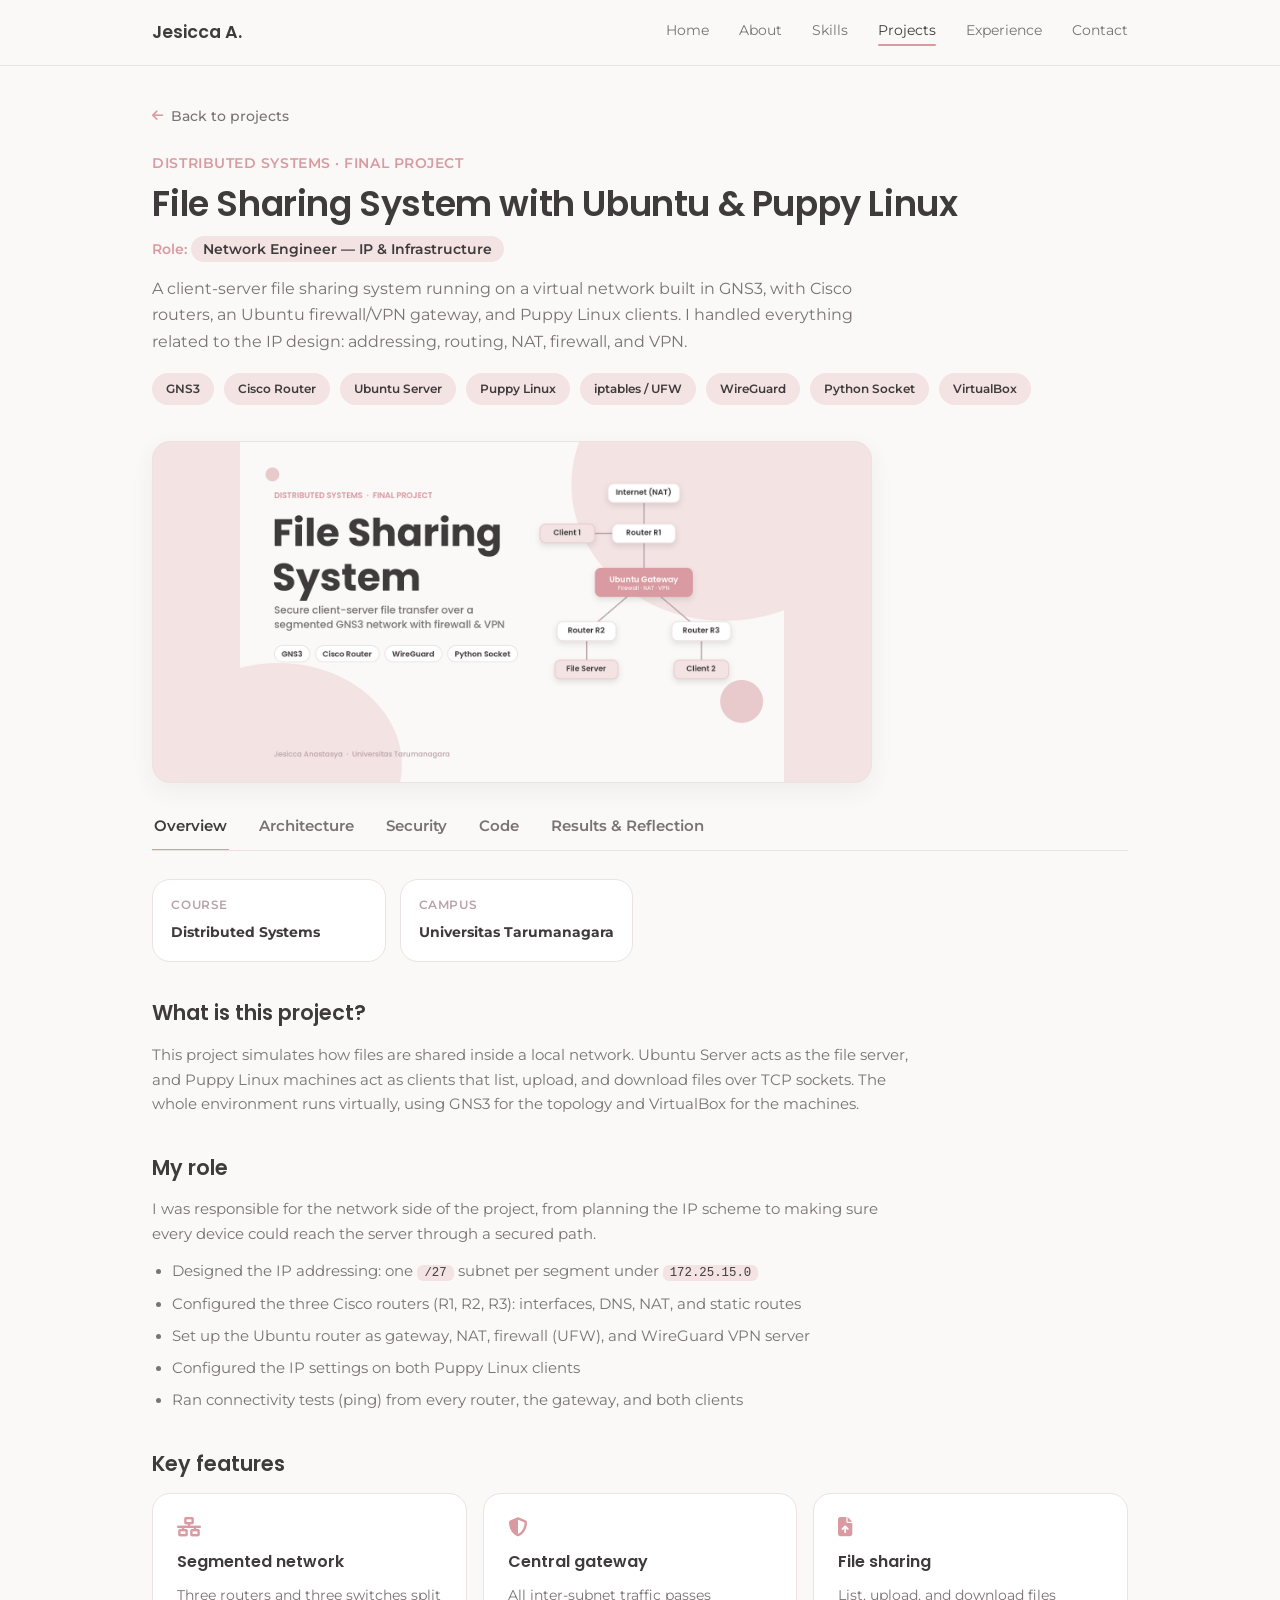
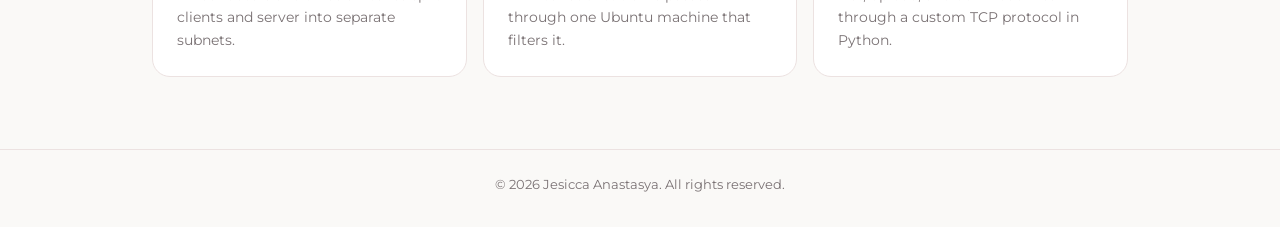
==== project-fileshare.html @ 819975d3 "update all" ====
<!DOCTYPE html>
<html lang="en">
<head>
  <meta charset="UTF-8">
  <meta name="viewport" content="width=device-width, initial-scale=1.0">
  <title>File Sharing System — Jesicca Anastasya</title>
  <meta name="description" content="Distributed systems project: a secure file sharing system on a GNS3 network with Cisco routers, Ubuntu firewall/VPN, and Puppy Linux clients.">

  <link rel="preconnect" href="https://fonts.googleapis.com">
  <link rel="preconnect" href="https://fonts.gstatic.com" crossorigin>
  <link href="https://fonts.googleapis.com/css2?family=Poppins:wght@400;500;600;700&family=Montserrat:wght@400;500;600&family=Allura&display=swap" rel="stylesheet">
  <link rel="stylesheet" href="https://cdnjs.cloudflare.com/ajax/libs/font-awesome/6.5.2/css/all.min.css">

  <link rel="stylesheet" href="style.css">
</head>
<body>
  <a class="skip-link" href="#project">Skip to content</a>

  <header class="navbar" id="navbar">
    <div class="nav-inner">
      <a href="index.html#home" class="logo">Jesicca A.</a>
      <nav class="nav-links" id="navLinks">
        <a href="index.html#home">Home</a>
        <a href="index.html#about">About</a>
        <a href="index.html#skills">Skills</a>
        <a href="index.html#projects" class="active">Projects</a>
        <a href="index.html#experience">Experience</a>
        <a href="index.html#contact">Contact</a>
      </nav>
      <button class="burger" id="burger" aria-label="Open menu" aria-expanded="false">
        <span></span><span></span><span></span>
      </button>
    </div>
  </header>

  <main id="project" class="project-page">

    <a href="index.html#projects" class="back-link"><i class="fa-solid fa-arrow-left"></i> Back to projects</a>

    <!-- ===== Header ===== -->
    <section class="pj-hero">
      <p class="eyebrow">Distributed Systems · Final Project</p>
      <h1>File Sharing System with Ubuntu &amp; Puppy Linux</h1>
      <p class="pj-role">Role: <span>Network Engineer — IP &amp; Infrastructure</span></p>
      <p class="pj-lead">
        A client-server file sharing system running on a virtual network built in GNS3,
        with Cisco routers, an Ubuntu firewall/VPN gateway, and Puppy Linux clients.
        I handled everything related to the IP design: addressing, routing, NAT, firewall, and VPN.
      </p>
      <div class="tag-row">
        <span class="tag">GNS3</span>
        <span class="tag">Cisco Router</span>
        <span class="tag">Ubuntu Server</span>
        <span class="tag">Puppy Linux</span>
        <span class="tag">iptables / UFW</span>
        <span class="tag">WireGuard</span>
        <span class="tag">Python Socket</span>
        <span class="tag">VirtualBox</span>
      </div>
    </section>

    <!-- COVER: sama dengan cover di kartu. Taruh fotomu di images/fileshare-cover.png -->
    <figure class="pj-cover">
      <img src="images/fileshare-cover.png" alt="File Sharing System project cover" onerror="this.onerror=null;this.src='images/fileshare-topology.png'">
    </figure>

    <!-- ===== Tabs ===== -->
    <div class="pj-tabs" role="tablist" aria-label="Project sections">
      <button class="pj-tab active" role="tab" id="t-overview" aria-selected="true" aria-controls="p-overview" type="button">Overview</button>
      <button class="pj-tab" role="tab" id="t-arch" aria-selected="false" aria-controls="p-arch" tabindex="-1" type="button">Architecture</button>
      <button class="pj-tab" role="tab" id="t-security" aria-selected="false" aria-controls="p-security" tabindex="-1" type="button">Security</button>
      <button class="pj-tab" role="tab" id="t-code" aria-selected="false" aria-controls="p-code" tabindex="-1" type="button">Code</button>
      <button class="pj-tab" role="tab" id="t-reflection" aria-selected="false" aria-controls="p-reflection" tabindex="-1" type="button">Results &amp; Reflection</button>
    </div>

    <!-- ================= OVERVIEW ================= -->
    <section class="pj-panel" id="p-overview" role="tabpanel" aria-labelledby="t-overview">
      <div class="pj-meta">
        <div class="meta-item"><span>Course</span><strong>Distributed Systems</strong></div>
        <div class="meta-item"><span>Campus</span><strong>Universitas Tarumanagara</strong></div>
      </div>

      <h2>What is this project?</h2>
      <p>
        This project simulates how files are shared inside a local network. Ubuntu Server acts as the file server,
        and Puppy Linux machines act as clients that list, upload, and download files over TCP sockets.
        The whole environment runs virtually, using GNS3 for the topology and VirtualBox for the machines.
      </p>

      <h2>My role</h2>
      <p>
        I was responsible for the network side of the project, from planning the IP scheme to making sure every
        device could reach the server through a secured path.
      </p>
      <ul class="pj-list">
        <li>Designed the IP addressing: one <code>/27</code> subnet per segment under <code>172.25.15.0</code></li>
        <li>Configured the three Cisco routers (R1, R2, R3): interfaces, DNS, NAT, and static routes</li>
        <li>Set up the Ubuntu router as gateway, NAT, firewall (UFW), and WireGuard VPN server</li>
        <li>Configured the IP settings on both Puppy Linux clients</li>
        <li>Ran connectivity tests (ping) from every router, the gateway, and both clients</li>
      </ul>

      <h2>Key features</h2>
      <div class="pj-cards">
        <div class="pj-card"><i class="fa-solid fa-network-wired"></i><h3>Segmented network</h3><p>Three routers and three switches split clients and server into separate subnets.</p></div>
        <div class="pj-card"><i class="fa-solid fa-shield-halved"></i><h3>Central gateway</h3><p>All inter-subnet traffic passes through one Ubuntu machine that filters it.</p></div>
        <div class="pj-card"><i class="fa-solid fa-file-arrow-up"></i><h3>File sharing</h3><p>List, upload, and download files through a custom TCP protocol in Python.</p></div>
      </div>
    </section>

    <!-- ================= ARCHITECTURE ================= -->
    <section class="pj-panel" id="p-arch" role="tabpanel" aria-labelledby="t-arch" hidden>
      <h2>Network topology</h2>
      <figure class="pj-figure">
        <img src="images/fileshare-topology.png" alt="GNS3 topology with NAT1, routers R1, R2, R3, UbuntuRouter, three switches, two Puppy Linux clients, and the Ubuntu server" loading="lazy">
        <figcaption>GNS3 topology: NAT1 → R1 → UbuntuRouter → R2 (server) and R3 (client 2).</figcaption>
      </figure>
      <p>
        R1 connects to the internet through NAT1 and serves client 1 (Puppy-1). Every other segment is reached
        through the Ubuntu router, which sits in the middle as a firewall and VPN gateway. The server lives
        in its own segment behind R2.
      </p>

      <h2>IP addressing plan</h2>
      <div class="table-wrap">
        <table class="pj-table">
          <thead><tr><th>Device</th><th>Interface</th><th>IP address</th><th>Connected to</th></tr></thead>
          <tbody>
            <tr><td>R1</td><td>f0/0</td><td>DHCP</td><td>NAT1 (internet)</td></tr>
            <tr><td>R1</td><td>f0/1</td><td>172.25.15.33/27</td><td>Switch1 / Puppy-1</td></tr>
            <tr><td>R1</td><td>f1/0</td><td>172.25.15.65/27</td><td>UbuntuRouter</td></tr>
            <tr><td>UbuntuRouter</td><td>e1 / e0 / e2</td><td>.66 / .98 / .162</td><td>R1 / R2 / R3</td></tr>
            <tr><td>R2</td><td>—</td><td>172.25.15.97 &amp; .129 /27</td><td>UbuntuRouter &amp; Switch2</td></tr>
            <tr><td>R3</td><td>f0/0, f0/1</td><td>172.25.15.161 &amp; .193 /27</td><td>UbuntuRouter &amp; Switch3</td></tr>
            <tr><td>Puppy-1 (client 1)</td><td>e0</td><td>172.25.15.34</td><td>gateway .33</td></tr>
            <tr><td>UbuntuDisbud-1 (server)</td><td>e0</td><td>172.25.15.130</td><td>gateway .129</td></tr>
            <tr><td>PuppyCloneClone-1 (client 2)</td><td>e0</td><td>172.25.15.194</td><td>gateway .193</td></tr>
          </tbody>
        </table>
      </div>

      <h2>Routing and NAT</h2>
      <ul class="pj-list">
        <li><strong>Static routing</strong> on all routers. R1 sends the server and client-2 subnets to the Ubuntu router (<code>172.25.15.66</code>); R2 and R3 use it as their default route.</li>
        <li><strong>NAT overload</strong> on R1 (f0/0 outside, f0/1 inside) so internal hosts can reach the internet.</li>
        <li><strong>DNS</strong> set to <code>8.8.8.8</code> and <code>8.8.4.4</code> on routers and clients.</li>
        <li>The Ubuntu router also does IP forwarding and <code>MASQUERADE</code> with iptables.</li>
      </ul>

      <h2>Router configuration results</h2>
      <div class="pj-gallery">
        <figure class="pj-figure">
          <img src="images/fileshare/r1-routing.png" alt="Routing table on R1" loading="lazy">
          <figcaption>Routing table on R1</figcaption>
        </figure>
        <figure class="pj-figure">
          <img src="images/fileshare/r2-routing.png" alt="Routing table on R2" loading="lazy">
          <figcaption>Routing table on R2</figcaption>
        </figure>
        <figure class="pj-figure">
          <img src="images/fileshare/r3-routing.png" alt="Routing table on R3" loading="lazy">
          <figcaption>Routing table on R3</figcaption>
        </figure>
      </div>

      <h2>Application architecture</h2>
      <p>
        The app uses a classic client-server model over TCP. The server listens on <code>0.0.0.0:5000</code>,
        handles one request at a time, and stores files in a <code>shared_files</code> folder.
        Both clients reach it at <code>172.25.15.130</code>.
      </p>
    </section>

    <!-- ================= SECURITY ================= -->
    <section class="pj-panel" id="p-security" role="tabpanel" aria-labelledby="t-security" hidden>
      <h2>Security layers</h2>
      <div class="pj-cards">
        <div class="pj-card"><i class="fa-solid fa-sitemap"></i><h3>Segmentation</h3><p>Clients and server sit in different subnets. Traffic between them is forced through the Ubuntu gateway.</p></div>
        <div class="pj-card"><i class="fa-solid fa-fire"></i><h3>Firewall (UFW)</h3><p>Incoming traffic is denied by default. Only SSH (rate-limited), HTTPS, and the VPN port are allowed.</p></div>
        <div class="pj-card"><i class="fa-solid fa-lock"></i><h3>WireGuard VPN</h3><p>A VPN server on the gateway with its own key pair, and a peer configured with the server's public key.</p></div>
      </div>

      <h2>How it was configured</h2>
      <ol class="pj-steps">
        <li><strong>Router and NAT.</strong> Enabled forwarding, cleared old iptables rules, then added a <code>MASQUERADE</code> rule and forward rules for the internal interfaces. Rules were saved to <code>/etc/iptables/rules.v4</code>.</li>
        <li><strong>Firewall.</strong> Default deny incoming, allow outgoing, <code>ufw limit ssh</code> against brute-force attempts, and allow HTTPS.</li>
        <li><strong>VPN.</strong> Installed WireGuard, generated a private/public key pair with restricted file permissions, opened <code>51820/udp</code>, and enabled <code>wg-quick@wg0</code> at boot.</li>
        <li><strong>Peer.</strong> Generated keys on the peer and exchanged the server public key.</li>
      </ol>

      <h2>Configuration results</h2>
      <div class="pj-gallery">
        <figure class="pj-figure">
          <img src="images/fileshare/ubuntu-nat.jpg" alt="Ubuntu router: NAT and forwarding" loading="lazy">
          <figcaption>Ubuntu router: NAT and forwarding</figcaption>
        </figure>
        <figure class="pj-figure">
          <img src="images/fileshare/ubuntu-ufw.jpg" alt="Ubuntu router: UFW firewall status" loading="lazy">
          <figcaption>Ubuntu router: UFW firewall status</figcaption>
        </figure>
      </div>

      <div class="pj-note">
        <i class="fa-solid fa-circle-info"></i>
        <p><strong>Scope note:</strong> the security work covers the network layer. The file transfer protocol itself has no user authentication or encryption yet; I listed both as next steps in the Reflection tab.</p>
      </div>
    </section>

    <!-- ================= CODE ================= -->
    <section class="pj-panel" id="p-code" role="tabpanel" aria-labelledby="t-code" hidden>
      <h2>Application protocol</h2>
      <p>The Python server and client talk through short text commands, then stream the file in 4096-byte chunks.</p>
      <div class="table-wrap">
        <table class="pj-table">
          <thead><tr><th>Command</th><th>Server response</th><th>What happens</th></tr></thead>
          <tbody>
            <tr><td><code>LIST</code></td><td><code>FILES:a|b|c</code> or <code>NO_FILES</code></td><td>Returns the files in the shared folder</td></tr>
            <tr><td><code>UPLOAD:name</code></td><td><code>READY</code> → <code>UPLOAD_SUCCESS</code></td><td>Client sends the size, then the bytes</td></tr>
            <tr><td><code>DOWNLOAD:name</code></td><td><code>FILESIZE:n</code> or <code>FILE_NOT_FOUND</code></td><td>Client replies <code>READY</code>, server streams the file</td></tr>
          </tbody>
        </table>
      </div>

      <h2>Server and client</h2>
      <ul class="pj-list">
        <li>Libraries: <code>socket</code>, <code>os</code>, <code>argparse</code></li>
        <li>Server: TCP socket with <code>SO_REUSEADDR</code>, <code>listen(5)</code>, one handler per command, and <code>try/except/finally</code> so sockets always close</li>
        <li>Client: interactive menu (list, upload, download, exit) or direct modes with <code>--mode</code> and <code>--file</code>, plus a live progress bar</li>
      </ul>

      <h2>Code screenshots</h2>
      <div class="pj-gallery">
        <figure class="pj-figure">
          <img src="images/fileshare/code-server.png" alt="Server code" loading="lazy">
          <figcaption>Server code</figcaption>
        </figure>
        <figure class="pj-figure">
          <img src="images/fileshare/code-client.png" alt="Client code" loading="lazy">
          <figcaption>Client code</figcaption>
        </figure>
      </div>

      <h2>Run it</h2>
      <pre class="code-block"><code># On Ubuntu server
python3 FileShareServer.py --port=5000

# On Puppy Linux client
python3 FileShareClient.py --host=172.25.15.130 --port=5000</code></pre>

      <h2>Network configuration samples</h2>
      <p class="code-label">Cisco R1: NAT and static routes</p>
      <pre class="code-block"><code>interface fa0/0
 ip nat outside
interface fa0/1
 ip nat inside
ip nat inside source list 1 interface fa0/0 overload

ip route 172.25.15.96  255.255.255.224 172.25.15.66
ip route 172.25.15.128 255.255.255.224 172.25.15.66
ip route 172.25.15.192 255.255.255.224 172.25.15.66</code></pre>

      <p class="code-label">Ubuntu router: NAT and firewall</p>
      <pre class="code-block"><code>iptables -t nat -A POSTROUTING -o enp0s3 -j MASQUERADE
iptables -A FORWARD -i enp0s8 -j ACCEPT
iptables -A FORWARD -i enp0s9 -j ACCEPT

ufw default deny incoming
ufw default allow outgoing
ufw limit ssh
ufw allow https
ufw allow 51820/udp
ufw enable</code></pre>

      <p class="code-label">WireGuard key generation</p>
      <pre class="code-block"><code>wg genkey | sudo tee /etc/wireguard/private.key
sudo chmod go= /etc/wireguard/private.key
sudo cat /etc/wireguard/private.key | wg pubkey | sudo tee /etc/wireguard/public.key
sudo systemctl enable --now wg-quick@wg0.service</code></pre>
    </section>

    <!-- ================= RESULTS & REFLECTION ================= -->
    <section class="pj-panel" id="p-reflection" role="tabpanel" aria-labelledby="t-reflection" hidden>
      <h2>Results</h2>
      <ul class="pj-list">
        <li>Ping tests were run from R1, R2, R3, the Ubuntu router, and both clients toward the other nodes and the server.</li>
        <li>Client 1 uploaded <code>test.txt</code> to the server and got <code>UPLOAD_SUCCESS</code>.</li>
        <li>Client 2, in a different subnet, downloaded the same file successfully.</li>
        <li>The server log recorded both the <code>UPLOAD</code> and <code>DOWNLOAD</code> operations.</li>
      </ul>

      <h2>Screenshots</h2>
      <div class="pj-gallery">
        <figure class="pj-figure">
          <img src="images/fileshare/ping-tests.png" alt="Ping test across the network" loading="lazy">
          <figcaption>Ping test across the network</figcaption>
        </figure>
        <figure class="pj-figure">
          <img src="images/fileshare/terminals.jpg" alt="Server and client terminals" loading="lazy">
          <figcaption>Server and client terminals</figcaption>
        </figure>
        <figure class="pj-figure">
          <img src="images/fileshare/client1-upload.png" alt="Client 1 uploading test.txt" loading="lazy">
          <figcaption>Client 1 uploading test.txt</figcaption>
        </figure>
        <figure class="pj-figure">
          <img src="images/fileshare/client2-download.png" alt="Client 2 downloading test.txt" loading="lazy">
          <figcaption>Client 2 downloading test.txt</figcaption>
        </figure>
        <figure class="pj-figure">
          <img src="images/fileshare/server-log.png" alt="Server log of upload and download" loading="lazy">
          <figcaption>Server log of upload and download</figcaption>
        </figure>
      </div>

      <h2>Challenges</h2>
      <div class="pj-cards two">
        <div class="pj-card"><h3>GNS3 project would not open</h3><p>An error saying it could not connect to the GNS3 VM blocked access to the project. I restarted the VM, checked the host-VM network adapters, and made sure the ports were not blocked by a firewall.</p></div>
        <div class="pj-card"><h3>Slow large transfers</h3><p>Running several VMs at once made big files slow, mostly because of virtual disk I/O.</p></div>
      </div>

      <h2>Design trade-off</h2>
      <p>
        The server is synchronous and single-threaded: it finishes one client before accepting the next.
        That keeps transfers simple and avoids file race conditions, which suits a learning prototype.
        The downside is that a second client has to wait during a long transfer.
      </p>

      <h2>What I learned</h2>
      <ul class="pj-list">
        <li>Planning subnets and routes carefully saves a lot of debugging time later</li>
        <li>How NAT, static routing, and a central firewall work together in a segmented network</li>
        <li>Testing layer by layer (ping first, then the application) makes problems easier to locate</li>
      </ul>

      <h2>Next steps</h2>
      <ul class="pj-list">
        <li>User authentication and encrypted transfers</li>
        <li>Resume support for large files</li>
        <li>Concurrent clients with threading or asynchronous I/O</li>
      </ul>
    </section>

  </main>

  <footer class="footer">
    <p>© 2026 Jesicca Anastasya. All rights reserved.</p>
  </footer>

  <script src="script.js"></script>
</body>
</html>
---- style.css ----
/* ===== Tokens ===== */
:root{
  --warm-white:#FAF9F7;
  --blush:#F3E3E3;
  --dusty-pink:#E8C9CC;
  --mauve:#B9A3AB;
  --charcoal:#3F3B3C;

  --bg:var(--warm-white);
  --surface:#ffffff;
  --text:var(--charcoal);
  --text-soft:#7a7274;
  --accent:var(--dusty-pink);
  --accent-strong:#d99aa1;
  --border:#ece2e1;

  --font-head:'Poppins',sans-serif;
  --font-body:'Montserrat',sans-serif;
  --font-script:'Allura',cursive;

  --radius:18px;
  --shadow:0 8px 24px rgba(63,59,60,0.06);
  --shadow-hover:0 14px 30px rgba(63,59,60,0.1);
}

/* ===== Reset ===== */
*{box-sizing:border-box;margin:0;padding:0;}
html{scroll-behavior:smooth;}
body{font-family:var(--font-body);background:var(--bg);color:var(--text);line-height:1.65;overflow-x:hidden;}
h1,h2,h3{font-family:var(--font-head);color:var(--text);font-weight:600;}
a{text-decoration:none;color:inherit;}
ul{list-style:none;}
section{padding:72px 8vw;max-width:1180px;margin:0 auto;}
i{color:var(--accent-strong);}

/* ===== Skip Link ===== */
.skip-link{position:absolute;left:-999px;top:0;background:var(--charcoal);color:#fff;padding:10px 16px;z-index:200;}
.skip-link:focus{left:10px;top:10px;}

/* ===== Section Heading ===== */
.section-head{margin-bottom:26px;}
.skills .section-head{margin-bottom:18px;}
.eyebrow{color:var(--accent-strong);font-weight:600;font-size:.85rem;letter-spacing:.04em;text-transform:uppercase;margin-bottom:8px;}
.section-head h2{font-size:1.9rem;letter-spacing:-.3px;}

/* ===== Navbar ===== */
.navbar{position:sticky;top:0;z-index:100;background:rgba(250,249,247,0.9);backdrop-filter:blur(8px);border-bottom:1px solid var(--border);}
.nav-inner{max-width:1180px;margin:0 auto;display:flex;align-items:center;justify-content:space-between;padding:18px 8vw;}
.logo{font-family:var(--font-head);font-weight:600;font-size:1.1rem;}
.nav-links{display:flex;gap:30px;}
.nav-links a{font-size:.9rem;color:var(--text-soft);transition:color .2s;position:relative;padding-bottom:4px;}
.nav-links a:hover,.nav-links a.active{color:var(--text);}
.nav-links a.active::after{content:"";position:absolute;left:0;bottom:0;width:100%;height:2px;background:var(--accent-strong);border-radius:2px;}
.nav-cv-btn{display:flex;align-items:center;gap:7px;font-size:.85rem;font-weight:600;border:1.5px solid var(--mauve);border-radius:20px;padding:8px 16px;transition:background .2s ease,border-color .2s ease;}
.nav-cv-btn:hover{background:var(--blush);border-color:var(--accent-strong);}
.burger{display:none;flex-direction:column;gap:5px;background:none;border:none;cursor:pointer;}
.burger span{width:22px;height:2px;background:var(--text);display:block;transition:.25s;}

/* ===== Buttons ===== */
.btn{display:inline-block;padding:13px 26px;border-radius:30px;font-weight:600;font-size:.9rem;transition:transform .2s ease,box-shadow .2s ease,background .2s ease;}
.btn-primary{background:var(--accent-strong);color:#fff;}
.btn-primary:hover{transform:translateY(-2px);box-shadow:var(--shadow-hover);}
.btn-secondary{background:transparent;border:1.5px solid var(--mauve);color:var(--text);}
.btn-secondary:hover{background:var(--blush);border-color:var(--accent-strong);}
.btn-outline{background:transparent;border:1.5px solid var(--border);color:var(--text);}
.btn-outline:hover{border-color:var(--accent-strong);color:var(--accent-strong);}
.btn.small{padding:9px 20px;font-size:.82rem;}

/* ===== Hero ===== */
.hero{display:flex;align-items:center;justify-content:space-between;gap:50px;min-height:70vh;padding-top:36px;}
.hero-text{max-width:520px;}
.hi-tag{color:var(--text-soft);font-weight:500;margin-bottom:12px;font-size:.98rem;}
.script-word{font-family:var(--font-script);font-size:1.3rem;color:var(--accent-strong);margin-left:4px;}
.hero-text h1{font-size:2.9rem;font-weight:700;margin-bottom:10px;letter-spacing:-.5px;}
.role{font-weight:500;color:var(--accent-strong);margin-bottom:14px;font-size:1rem;}
.tagline{color:var(--text-soft);margin-bottom:20px;max-width:430px;}
.tag-row{display:flex;gap:10px;flex-wrap:wrap;margin-bottom:28px;}
.tag{background:var(--blush);color:var(--charcoal);font-size:.76rem;font-weight:600;padding:6px 14px;border-radius:20px;}
.hero-buttons{display:flex;gap:14px;flex-wrap:wrap;margin-bottom:22px;}
.profile-links{display:flex;gap:10px;flex-wrap:wrap;}
.profile-link{display:flex;align-items:center;gap:7px;font-size:.82rem;font-weight:500;color:var(--text-soft);border:1px solid var(--border);border-radius:20px;padding:8px 15px;transition:color .2s ease,border-color .2s ease,background .2s ease;}
.profile-link:hover{color:var(--accent-strong);border-color:var(--accent-strong);background:var(--blush);}

/* ===== Profile Photo ===== */
.hero-image{position:relative;flex-shrink:0;}
.photo-frame{width:320px;aspect-ratio:1/1;padding:0;overflow:hidden;border-radius:24px;background:var(--blush);border:1px solid var(--border);box-shadow:var(--shadow);}
.profile-photo{display:block;width:100%;height:100%;object-fit:cover;object-position:center 30%;border-radius:24px;}
.deco-dot{position:absolute;top:-14px;left:-14px;width:26px;height:26px;border-radius:50%;background:var(--dusty-pink);}
.deco-heart{position:absolute;bottom:-10px;right:-6px;color:var(--accent-strong);font-size:1.6rem;}

/* ===== About ===== */
.about-text{max-width:720px;color:var(--text-soft);margin-bottom:28px;}
.info-cards{display:grid;grid-template-columns:repeat(3,1fr);gap:16px;}
.info-card{background:var(--surface);border:1px solid var(--border);border-radius:var(--radius);padding:28px;transition:box-shadow .2s ease,transform .2s ease;}
.info-card:hover{box-shadow:var(--shadow-hover);transform:translateY(-3px);}
.info-icon{width:42px;height:42px;border-radius:50%;background:var(--blush);display:flex;align-items:center;justify-content:center;margin-bottom:14px;font-size:1.05rem;}
.info-card h3{font-size:1rem;margin-bottom:8px;}
.info-card p{color:var(--text-soft);font-size:.88rem;}

/* ===== Skills ===== */
.skills-block{margin-bottom:24px;}
.skills-block:last-child{margin-bottom:0;}
.skills-subtitle{font-size:1rem;color:var(--text-soft);margin-bottom:12px;font-weight:600;}
.skill-grid{display:flex;flex-wrap:wrap;gap:10px;}
.skill-chip{display:flex;align-items:center;gap:10px;background:var(--surface);border:1px solid var(--border);border-radius:14px;padding:12px 18px;font-size:.88rem;font-weight:500;transition:transform .2s ease,box-shadow .2s ease;}
.skill-chip:hover{transform:translateY(-3px);box-shadow:var(--shadow-hover);}
.skill-chip i{font-size:1.05rem;}

/* ===== Projects ===== */
.project-grid{display:grid;grid-template-columns:repeat(2,1fr);gap:20px;}
.project-card{background:var(--surface);border:1px solid var(--border);border-radius:var(--radius);overflow:hidden;display:flex;flex-direction:column;transition:transform .25s ease,box-shadow .25s ease;}
.project-card:hover{transform:translateY(-5px);box-shadow:var(--shadow-hover);}
.project-thumb{aspect-ratio:16/10;background:var(--blush);overflow:hidden;border-bottom:1px solid var(--border);}
.project-thumb img{display:block;width:100%;height:100%;object-fit:cover;object-position:center top;transition:transform .4s ease;}
.project-card:hover .project-thumb img{transform:scale(1.03);}
.project-body{padding:22px;display:flex;flex-direction:column;flex:1;}
.project-body h3{font-size:1.02rem;margin-bottom:8px;}
.project-body p{color:var(--text-soft);font-size:.86rem;margin-bottom:16px;}
.project-body .tag-row{margin-bottom:18px;}
.project-body .tag{background:var(--warm-white);border:1px solid var(--border);}
.project-body .btn{align-self:flex-start;margin-top:auto;}
.project-role{font-size:.78rem !important;font-weight:600;color:var(--accent-strong) !important;margin-bottom:10px !important;}
.project-role span{background:var(--blush);padding:3px 10px;border-radius:20px;color:var(--charcoal);}
.project-features{margin-bottom:16px;padding-left:18px;color:var(--text-soft);font-size:.84rem;}
.project-features li{list-style:disc;margin-bottom:4px;}
.stack-label{font-size:.72rem !important;font-weight:600;letter-spacing:.05em;text-transform:uppercase;color:var(--mauve) !important;margin-bottom:8px !important;}

/* ===== Experience Timeline ===== */
.timeline{position:relative;padding-left:26px;}
.timeline::before{content:"";position:absolute;left:5px;top:6px;bottom:6px;width:1.5px;background:var(--border);}
.timeline-item{position:relative;padding-bottom:26px;}
.timeline-item:last-child{padding-bottom:0;}
.timeline-dot{position:absolute;left:-26px;top:5px;width:10px;height:10px;border-radius:50%;background:var(--accent-strong);border:3px solid var(--warm-white);}
.timeline-date{display:inline-block;font-size:.78rem;font-weight:600;color:var(--accent-strong);background:var(--blush);padding:4px 12px;border-radius:20px;margin-bottom:10px;}
.timeline-content h3{font-size:1rem;margin-bottom:8px;}
.timeline-content p{color:var(--text-soft);font-size:.9rem;}
.timeline-content ul{color:var(--text-soft);font-size:.88rem;padding-left:18px;}
.timeline-content ul li{list-style:disc;margin-bottom:4px;}

/* ===== Experience Tabs ===== */
.exp-tabs{display:flex;gap:30px;margin-bottom:24px;border-bottom:1px solid var(--border);overflow-x:auto;}
.tab-btn{display:flex;align-items:center;gap:8px;font-family:var(--font-body);font-size:.92rem;font-weight:600;color:var(--text-soft);background:none;border:none;border-bottom:2px solid transparent;margin-bottom:-1px;padding:0 2px 14px;cursor:pointer;white-space:nowrap;transition:color .2s ease,border-color .2s ease;}
.tab-btn:hover{color:var(--text);}
.tab-btn.active{color:var(--text);border-bottom-color:var(--accent-strong);}
.tab-count{font-size:.72rem;font-weight:600;color:var(--text-soft);background:var(--blush);border-radius:20px;padding:1px 9px;}
.tab-btn.active .tab-count{color:#fff;background:var(--accent-strong);}
.tab-btn:focus-visible{outline:2px solid var(--charcoal);outline-offset:4px;border-radius:4px;}
.exp-panel[hidden]{display:none;}

/* ===== Events / Committees ===== */
.events-block{margin-top:0;}
.event-grid{display:grid;grid-template-columns:repeat(3,1fr);gap:16px;}
.event-card{background:var(--surface);border:1px solid var(--border);border-radius:var(--radius);padding:20px;transition:transform .2s ease,box-shadow .2s ease;}
.event-card:hover{transform:translateY(-3px);box-shadow:var(--shadow-hover);}
.event-year{display:inline-block;font-size:.74rem;font-weight:600;color:var(--accent-strong);background:var(--blush);padding:3px 11px;border-radius:20px;margin-bottom:10px;}
.event-card h4{font-family:var(--font-head);font-size:.92rem;font-weight:600;margin-bottom:4px;}
.event-org{font-size:.8rem;color:var(--text-soft);margin-bottom:10px;}
.event-role{font-size:.82rem;font-weight:600;color:var(--charcoal);}

/* ===== Contact ===== */
.contact{text-align:center;}
.contact h2{font-size:1.9rem;margin-bottom:10px;}
.contact-sub{color:var(--text-soft);margin-bottom:20px;}
.socials{display:flex;justify-content:center;gap:14px;}
.socials a{width:44px;height:44px;border-radius:50%;background:var(--surface);border:1px solid var(--border);display:flex;align-items:center;justify-content:center;font-size:1.05rem;transition:transform .2s ease,box-shadow .2s ease;}
.socials a:hover{transform:translateY(-3px);box-shadow:var(--shadow-hover);}
.contact-footer-links{margin-top:16px;display:flex;justify-content:center;gap:10px;font-size:.82rem;color:var(--text-soft);}
.contact-footer-links a{transition:color .2s ease;}
.contact-footer-links a:hover{color:var(--accent-strong);}
.dot-sep{color:var(--border);}

/* ===== Footer ===== */
.footer{text-align:center;padding:24px 8vw 32px;color:var(--text-soft);font-size:.82rem;border-top:1px solid var(--border);}

/* ===== Reveal on Scroll ===== */
.reveal{opacity:0;transform:translateY(20px);transition:opacity .6s ease,transform .6s ease;}
.reveal.in-view{opacity:1;transform:translateY(0);}

/* ===== Responsive ===== */
@media (max-width:960px){
  .info-cards{grid-template-columns:1fr 1fr;}
  .project-grid,.event-grid{grid-template-columns:1fr 1fr;}
  .nav-cv-btn{display:none;}
  .photo-frame{width:300px;aspect-ratio:1/1;}
}
@media (max-width:800px){
  section{padding:52px 6vw;}
  .hero{flex-direction:column-reverse;text-align:center;padding-top:28px;min-height:auto;}
  .hero-text{max-width:100%;}
  .tag-row,.hero-buttons,.profile-links{justify-content:center;}
  .project-body .tag-row{justify-content:flex-start;}
  .info-cards{grid-template-columns:1fr;}
  .project-grid,.event-grid{grid-template-columns:1fr;}
  .nav-links{position:fixed;top:64px;right:0;height:calc(100vh - 64px);width:72%;background:var(--surface);flex-direction:column;padding:40px 30px;gap:26px;transform:translateX(100%);transition:transform .3s ease;box-shadow:var(--shadow-hover);display:flex;}
  .nav-links.open{transform:translateX(0);}
  .burger{display:flex;}
  .photo-frame{width:280px;aspect-ratio:1/1;}
}
@media (max-width:480px){
  .hero-text h1{font-size:2.1rem;}
  .photo-frame{width:230px;aspect-ratio:1/1;}
}

/* ===== Reduced Motion ===== */
@media (prefers-reduced-motion:reduce){
  *{transition:none !important;}
}

/* ===== Project detail page (extends style.css) ===== */
.project-page{ max-width:1180px; margin:0 auto; padding:36px 8vw 72px; }
.project-page section{ padding:0; max-width:none; margin:0; }

.back-link{
  display:inline-flex; align-items:center; gap:8px;
  font-size:.85rem; font-weight:500; color:var(--text-soft);
  margin-bottom:24px; transition:color .2s ease;
}
.back-link:hover{ color:var(--accent-strong); }
.back-link i{ font-size:.8rem; }

/* Hero */
.pj-hero{ margin-bottom:32px; }
.pj-hero h1{ font-size:2.2rem; line-height:1.25; margin-bottom:12px; letter-spacing:-.4px; }
.pj-role{ font-size:.9rem; font-weight:600; color:var(--accent-strong); margin-bottom:14px; }
.pj-role span{ background:var(--blush); color:var(--charcoal); padding:4px 12px; border-radius:20px; }
.pj-lead{ color:var(--text-soft); max-width:720px; margin-bottom:18px; }
.pj-hero .tag-row{ margin-bottom:0; }

/* Cover image (header of project detail page) */
.pj-cover{
  width:100%; max-width:720px; margin:36px 0 34px;
  background:var(--blush); border:1px solid var(--border);
  border-radius:var(--radius); overflow:hidden; box-shadow:var(--shadow);
}
.pj-cover img{
  display:block; width:100%; height:auto;
  max-height:340px; object-fit:contain; object-position:center;
}

/* Tabs */
.pj-tabs{
  display:flex; gap:28px; margin-bottom:28px;
  border-bottom:1px solid var(--border); overflow-x:auto;
}
.pj-tab{
  font-family:var(--font-body); font-size:.92rem; font-weight:600;
  color:var(--text-soft); background:none; border:none;
  border-bottom:2px solid transparent; margin-bottom:-1px;
  padding:0 2px 14px; cursor:pointer; white-space:nowrap;
  transition:color .2s ease, border-color .2s ease;
}
.pj-tab:hover{ color:var(--text); }
.pj-tab.active{ color:var(--text); border-bottom-color:var(--accent-strong); }
.pj-tab:focus-visible{ outline:2px solid var(--charcoal); outline-offset:4px; border-radius:4px; }

.pj-panel[hidden]{ display:none; }
.pj-panel{ animation:pjFade .35s ease; }
@keyframes pjFade{ from{opacity:0; transform:translateY(8px);} to{opacity:1; transform:none;} }

/* Content */
.pj-panel h2{ font-size:1.3rem; margin:34px 0 12px; }
.pj-panel h2:first-child{ margin-top:0; }
.pj-panel p{ color:var(--text-soft); font-size:.94rem; margin-bottom:12px; max-width:760px; }
.pj-panel strong{ color:var(--text); }

.pj-list, .pj-steps{ color:var(--text-soft); font-size:.92rem; max-width:760px; padding-left:20px; }
.pj-list li{ list-style:disc; margin-bottom:8px; }
.pj-steps li{ list-style:decimal; margin-bottom:10px; }

code{
  font-family:'Courier New',monospace; font-size:.84em;
  background:var(--blush); color:var(--charcoal);
  padding:1px 7px; border-radius:6px;
}

/* Meta strip */
.pj-meta{
  display:grid; grid-template-columns:repeat(4,1fr); gap:14px; margin-bottom:34px;
}
.meta-item{
  background:var(--surface); border:1px solid var(--border);
  border-radius:var(--radius); padding:16px 18px;
}
.meta-item span{
  display:block; font-size:.72rem; font-weight:600; letter-spacing:.05em;
  text-transform:uppercase; color:var(--mauve); margin-bottom:4px;
}
.meta-item strong{ font-size:.88rem; }

/* Cards */
.pj-cards{ display:grid; grid-template-columns:repeat(3,1fr); gap:16px; margin-top:6px; }
.pj-cards.two{ grid-template-columns:repeat(2,1fr); }
.pj-card{
  background:var(--surface); border:1px solid var(--border);
  border-radius:var(--radius); padding:24px;
  transition:transform .2s ease, box-shadow .2s ease;
}
.pj-card:hover{ transform:translateY(-3px); box-shadow:var(--shadow-hover); }
.pj-card i{ font-size:1.2rem; margin-bottom:12px; display:block; }
.pj-card h3{ font-size:1rem; margin-bottom:8px; }
.pj-card p{ font-size:.86rem; margin-bottom:0; }

/* Figure */
.pj-figure{
  background:var(--surface); border:1px solid var(--border);
  border-radius:var(--radius); padding:14px; margin-bottom:20px;
}
.pj-figure img{ display:block; width:100%; height:auto; border-radius:12px; }
.pj-figure figcaption{ font-size:.8rem; color:var(--text-soft); text-align:center; margin-top:10px; }

/* Screenshot gallery */
.pj-gallery{
  display:grid; grid-template-columns:repeat(2,1fr);
  gap:16px; align-items:start; margin-bottom:8px;
}
.pj-gallery .pj-figure{ margin-bottom:0; padding:10px; }
.pj-gallery .pj-figure img{ max-height:300px; object-fit:contain; background:var(--warm-white); }

/* Tables */
.table-wrap{ overflow-x:auto; border:1px solid var(--border); border-radius:var(--radius); background:var(--surface); }
.pj-table{ width:100%; border-collapse:collapse; font-size:.85rem; min-width:560px; }
.pj-table th{
  text-align:left; font-family:var(--font-head); font-size:.78rem;
  text-transform:uppercase; letter-spacing:.04em; color:var(--text-soft);
  background:var(--blush); padding:12px 16px;
}
.pj-table td{ padding:12px 16px; border-top:1px solid var(--border); color:var(--text-soft); }
.pj-table td:first-child{ color:var(--text); font-weight:500; }

/* Code */
.code-label{ font-size:.8rem !important; font-weight:600; color:var(--accent-strong) !important; margin:18px 0 8px !important; }
.code-block{
  background:var(--charcoal); color:#f3e3e3;
  border-radius:14px; padding:18px 20px; overflow-x:auto;
  font-size:.82rem; line-height:1.7; margin-bottom:8px;
}
.code-block code{ background:none; color:inherit; padding:0; font-size:inherit; white-space:pre; }

/* Note */
.pj-note{
  display:flex; gap:12px; align-items:flex-start;
  background:var(--blush); border-radius:var(--radius);
  padding:16px 20px; margin-top:28px; max-width:760px;
}
.pj-note i{ margin-top:4px; }
.pj-note p{ margin:0; font-size:.88rem; }

/* Responsive */
@media (max-width:960px){
  .pj-meta{ grid-template-columns:1fr 1fr; }
  .pj-cards{ grid-template-columns:1fr 1fr; }
}
@media (max-width:800px){
  .project-page{ padding:28px 6vw 52px; }
  .pj-hero h1{ font-size:1.7rem; }
  .pj-cards, .pj-cards.two{ grid-template-columns:1fr; }
  .pj-gallery{ grid-template-columns:1fr; }
  .pj-cover{ max-width:100%; }
}
@media (max-width:480px){
  .pj-meta{ grid-template-columns:1fr; }
  .pj-tabs{ gap:20px; }
}
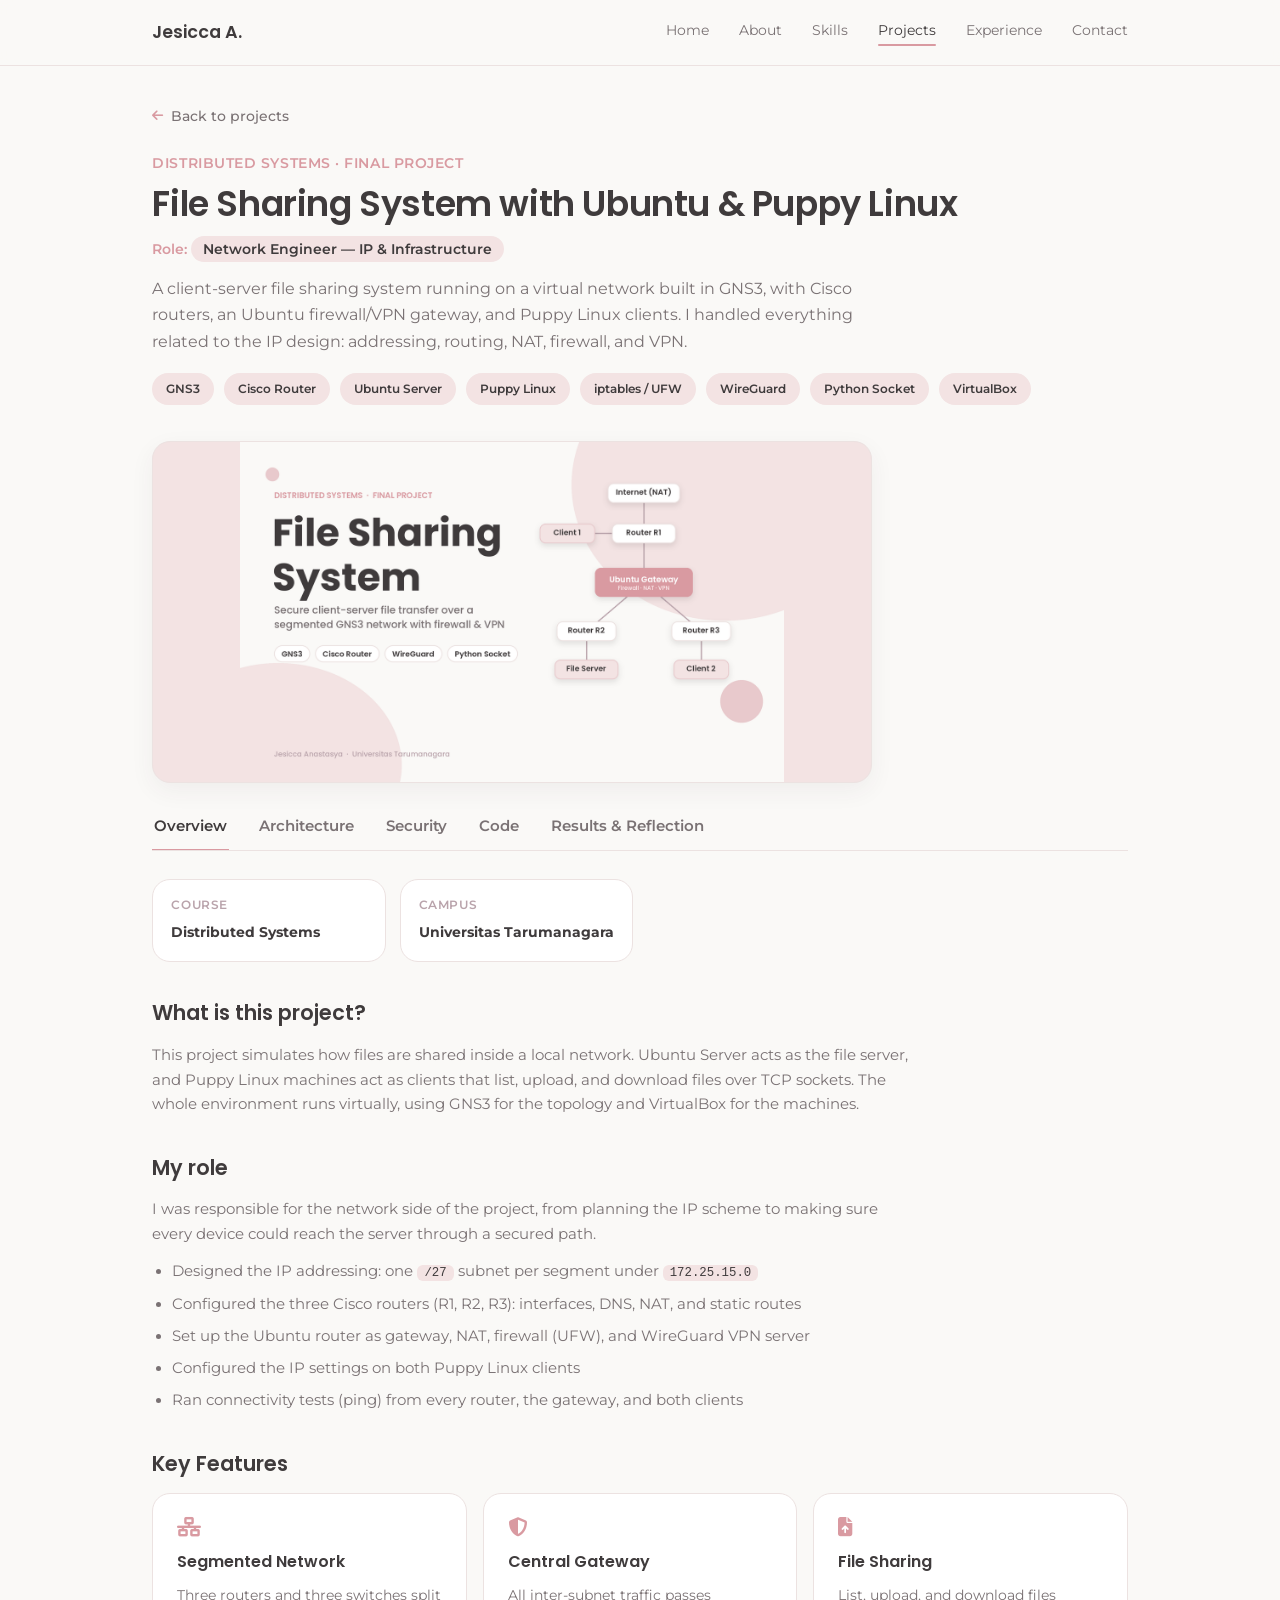
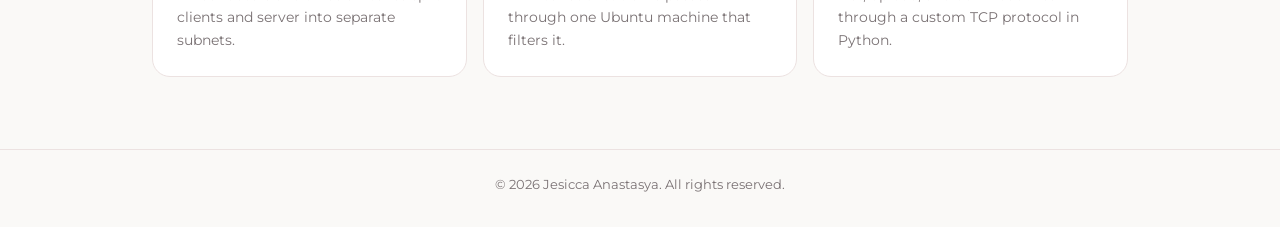
==== commit b7cc9295: "fixed fileshare" ====
--- a/project-fileshare.html
+++ b/project-fileshare.html
@@ -100,17 +100,17 @@
         <li>Ran connectivity tests (ping) from every router, the gateway, and both clients</li>
       </ul>
 
-      <h2>Key features</h2>
+      <h2>Key Features</h2>
       <div class="pj-cards">
-        <div class="pj-card"><i class="fa-solid fa-network-wired"></i><h3>Segmented network</h3><p>Three routers and three switches split clients and server into separate subnets.</p></div>
-        <div class="pj-card"><i class="fa-solid fa-shield-halved"></i><h3>Central gateway</h3><p>All inter-subnet traffic passes through one Ubuntu machine that filters it.</p></div>
-        <div class="pj-card"><i class="fa-solid fa-file-arrow-up"></i><h3>File sharing</h3><p>List, upload, and download files through a custom TCP protocol in Python.</p></div>
+        <div class="pj-card"><i class="fa-solid fa-network-wired"></i><h3>Segmented Network</h3><p>Three routers and three switches split clients and server into separate subnets.</p></div>
+        <div class="pj-card"><i class="fa-solid fa-shield-halved"></i><h3>Central Gateway</h3><p>All inter-subnet traffic passes through one Ubuntu machine that filters it.</p></div>
+        <div class="pj-card"><i class="fa-solid fa-file-arrow-up"></i><h3>File Sharing</h3><p>List, upload, and download files through a custom TCP protocol in Python.</p></div>
       </div>
     </section>
 
     <!-- ================= ARCHITECTURE ================= -->
     <section class="pj-panel" id="p-arch" role="tabpanel" aria-labelledby="t-arch" hidden>
-      <h2>Network topology</h2>
+      <h2>Network Topology</h2>
       <figure class="pj-figure">
         <img src="images/fileshare-topology.png" alt="GNS3 topology with NAT1, routers R1, R2, R3, UbuntuRouter, three switches, two Puppy Linux clients, and the Ubuntu server" loading="lazy">
         <figcaption>GNS3 topology: NAT1 → R1 → UbuntuRouter → R2 (server) and R3 (client 2).</figcaption>
@@ -121,7 +121,7 @@
         in its own segment behind R2.
       </p>
 
-      <h2>IP addressing plan</h2>
+      <h2>IP Addressing Plan</h2>
       <div class="table-wrap">
         <table class="pj-table">
           <thead><tr><th>Device</th><th>Interface</th><th>IP address</th><th>Connected to</th></tr></thead>
@@ -147,7 +147,7 @@
         <li>The Ubuntu router also does IP forwarding and <code>MASQUERADE</code> with iptables.</li>
       </ul>
 
-      <h2>Router configuration results</h2>
+      <h2>Router Configuration Results</h2>
       <div class="pj-gallery">
         <figure class="pj-figure">
           <img src="images/fileshare/r1-routing.png" alt="Routing table on R1" loading="lazy">
@@ -163,7 +163,7 @@
         </figure>
       </div>
 
-      <h2>Application architecture</h2>
+      <h2>Application Architecture</h2>
       <p>
         The app uses a classic client-server model over TCP. The server listens on <code>0.0.0.0:5000</code>,
         handles one request at a time, and stores files in a <code>shared_files</code> folder.
@@ -173,7 +173,7 @@
 
     <!-- ================= SECURITY ================= -->
     <section class="pj-panel" id="p-security" role="tabpanel" aria-labelledby="t-security" hidden>
-      <h2>Security layers</h2>
+      <h2>Security Layers</h2>
       <div class="pj-cards">
         <div class="pj-card"><i class="fa-solid fa-sitemap"></i><h3>Segmentation</h3><p>Clients and server sit in different subnets. Traffic between them is forced through the Ubuntu gateway.</p></div>
         <div class="pj-card"><i class="fa-solid fa-fire"></i><h3>Firewall (UFW)</h3><p>Incoming traffic is denied by default. Only SSH (rate-limited), HTTPS, and the VPN port are allowed.</p></div>
@@ -188,7 +188,7 @@
         <li><strong>Peer.</strong> Generated keys on the peer and exchanged the server public key.</li>
       </ol>
 
-      <h2>Configuration results</h2>
+      <h2>Configuration Results</h2>
       <div class="pj-gallery">
         <figure class="pj-figure">
           <img src="images/fileshare/ubuntu-nat.jpg" alt="Ubuntu router: NAT and forwarding" loading="lazy">
@@ -208,7 +208,7 @@
 
     <!-- ================= CODE ================= -->
     <section class="pj-panel" id="p-code" role="tabpanel" aria-labelledby="t-code" hidden>
-      <h2>Application protocol</h2>
+      <h2>Application Protocol</h2>
       <p>The Python server and client talk through short text commands, then stream the file in 4096-byte chunks.</p>
       <div class="table-wrap">
         <table class="pj-table">
@@ -221,14 +221,14 @@
         </table>
       </div>
 
-      <h2>Server and client</h2>
+      <h2>Server and Client</h2>
       <ul class="pj-list">
         <li>Libraries: <code>socket</code>, <code>os</code>, <code>argparse</code></li>
         <li>Server: TCP socket with <code>SO_REUSEADDR</code>, <code>listen(5)</code>, one handler per command, and <code>try/except/finally</code> so sockets always close</li>
         <li>Client: interactive menu (list, upload, download, exit) or direct modes with <code>--mode</code> and <code>--file</code>, plus a live progress bar</li>
       </ul>
 
-      <h2>Code screenshots</h2>
+      <h2>Code Screenshots</h2>
       <div class="pj-gallery">
         <figure class="pj-figure">
           <img src="images/fileshare/code-server.png" alt="Server code" loading="lazy">
@@ -240,14 +240,14 @@
         </figure>
       </div>
 
-      <h2>Run it</h2>
+      <h2>Run It</h2>
       <pre class="code-block"><code># On Ubuntu server
 python3 FileShareServer.py --port=5000
 
 # On Puppy Linux client
 python3 FileShareClient.py --host=172.25.15.130 --port=5000</code></pre>
 
-      <h2>Network configuration samples</h2>
+      <h2>Network Configuration Samples</h2>
       <p class="code-label">Cisco R1: NAT and static routes</p>
       <pre class="code-block"><code>interface fa0/0
  ip nat outside
--- a/style.css
+++ b/style.css
@@ -90,6 +90,10 @@
 
 /* ===== About ===== */
 .about-text{max-width:720px;color:var(--text-soft);margin-bottom:28px;}
+.about-stats{display:flex;flex-wrap:wrap;gap:12px;margin-bottom:28px;}
+.stat{display:flex;align-items:baseline;gap:8px;background:var(--blush);border-radius:30px;padding:8px 18px;}
+.stat strong{font-family:var(--font-head);font-size:1.15rem;font-weight:700;color:var(--accent-strong);}
+.stat span{font-size:.82rem;font-weight:500;color:var(--charcoal);}
 .info-cards{display:grid;grid-template-columns:repeat(3,1fr);gap:16px;}
 .info-card{background:var(--surface);border:1px solid var(--border);border-radius:var(--radius);padding:28px;transition:box-shadow .2s ease,transform .2s ease;}
 .info-card:hover{box-shadow:var(--shadow-hover);transform:translateY(-3px);}
@@ -191,9 +195,12 @@
   .project-body .tag-row{justify-content:flex-start;}
   .info-cards{grid-template-columns:1fr;}
   .project-grid,.event-grid{grid-template-columns:1fr;}
-  .nav-links{position:fixed;top:64px;right:0;height:calc(100vh - 64px);width:72%;background:var(--surface);flex-direction:column;padding:40px 30px;gap:26px;transform:translateX(100%);transition:transform .3s ease;box-shadow:var(--shadow-hover);display:flex;}
-  .nav-links.open{transform:translateX(0);}
-  .burger{display:flex;}
+  /* backdrop-filter makes the navbar the containing block of position:fixed children,
+     which pushed the menu out of place on phones, so turn it off here */
+  .navbar{backdrop-filter:none;-webkit-backdrop-filter:none;background:var(--warm-white);}
+  .nav-links{position:fixed;top:0;right:0;height:100vh;height:100dvh;width:72%;max-width:320px;background:var(--surface);flex-direction:column;padding:96px 30px 40px;gap:26px;transform:translateX(100%);visibility:hidden;transition:transform .3s ease,visibility .3s;box-shadow:var(--shadow-hover);display:flex;z-index:1;}
+  .nav-links.open{transform:translateX(0);visibility:visible;}
+  .burger{display:flex;position:relative;z-index:2;}
   .photo-frame{width:280px;aspect-ratio:1/1;}
 }
 @media (max-width:480px){
